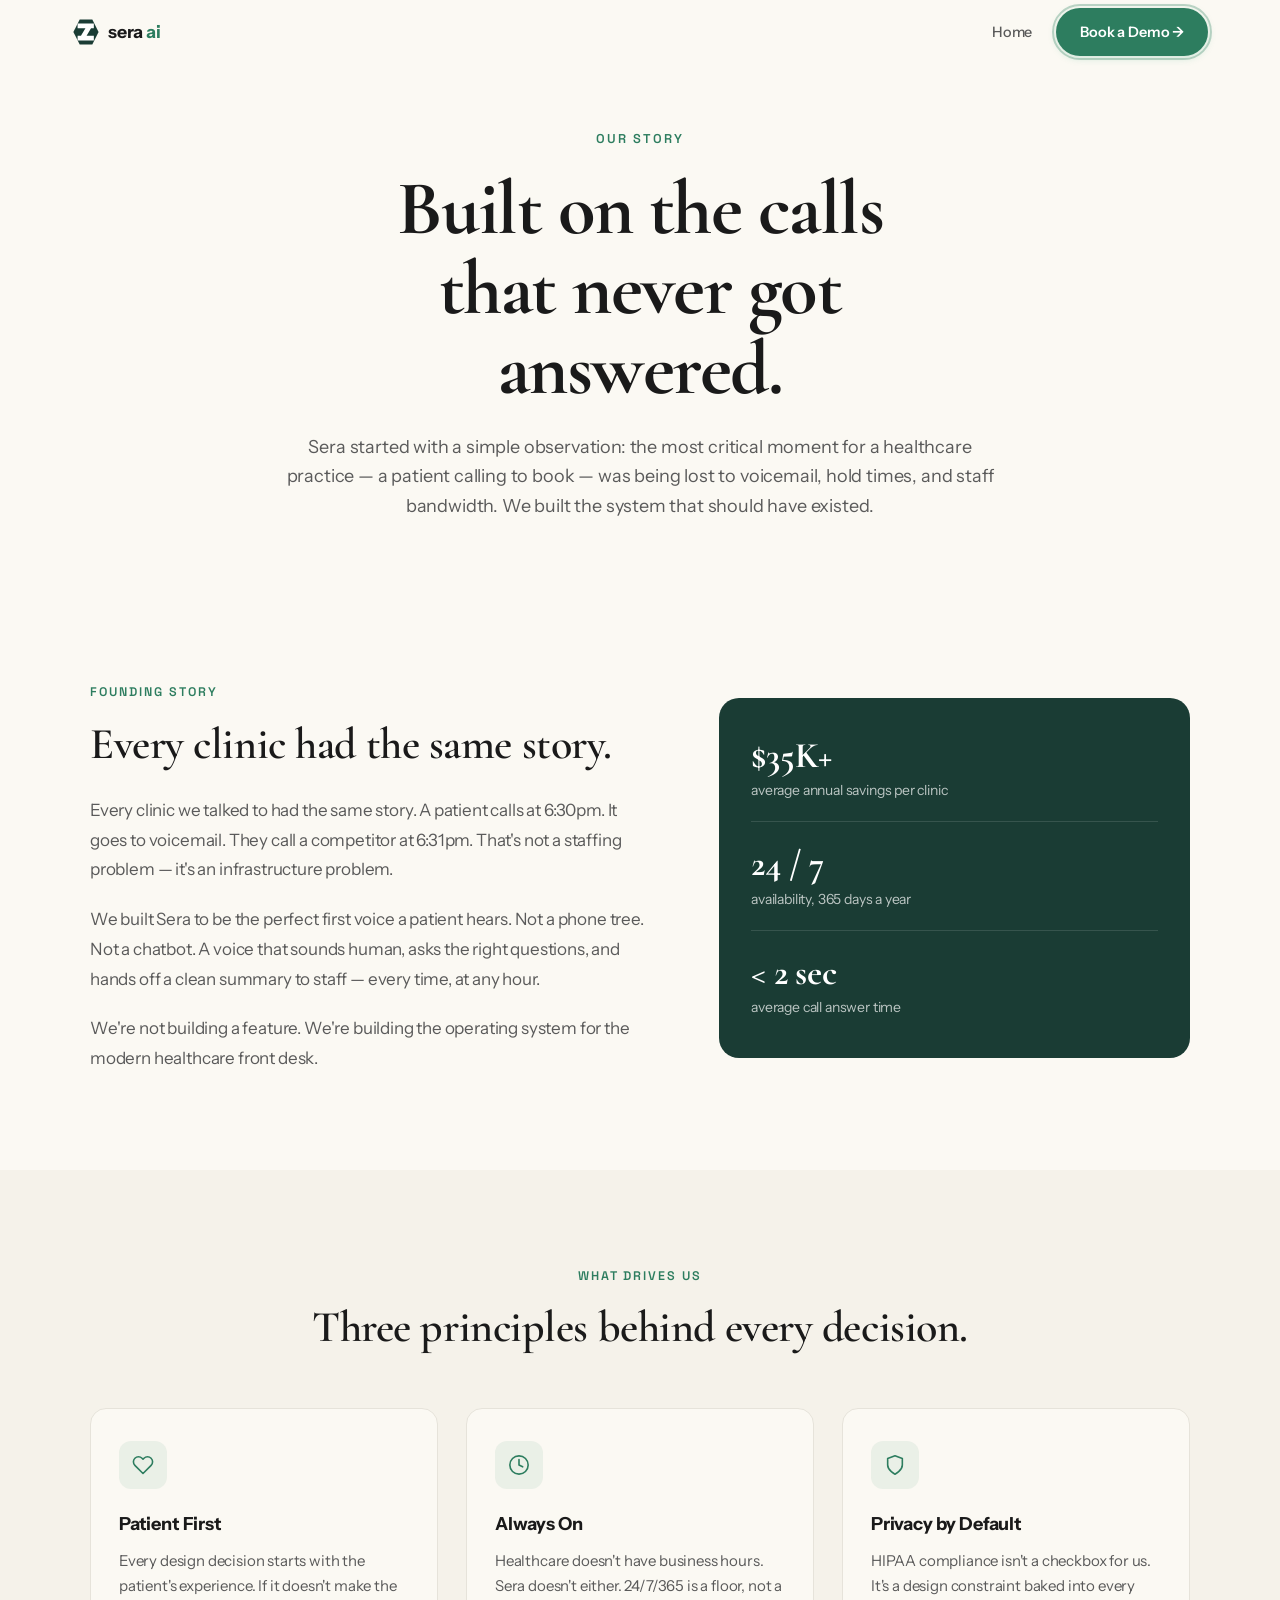
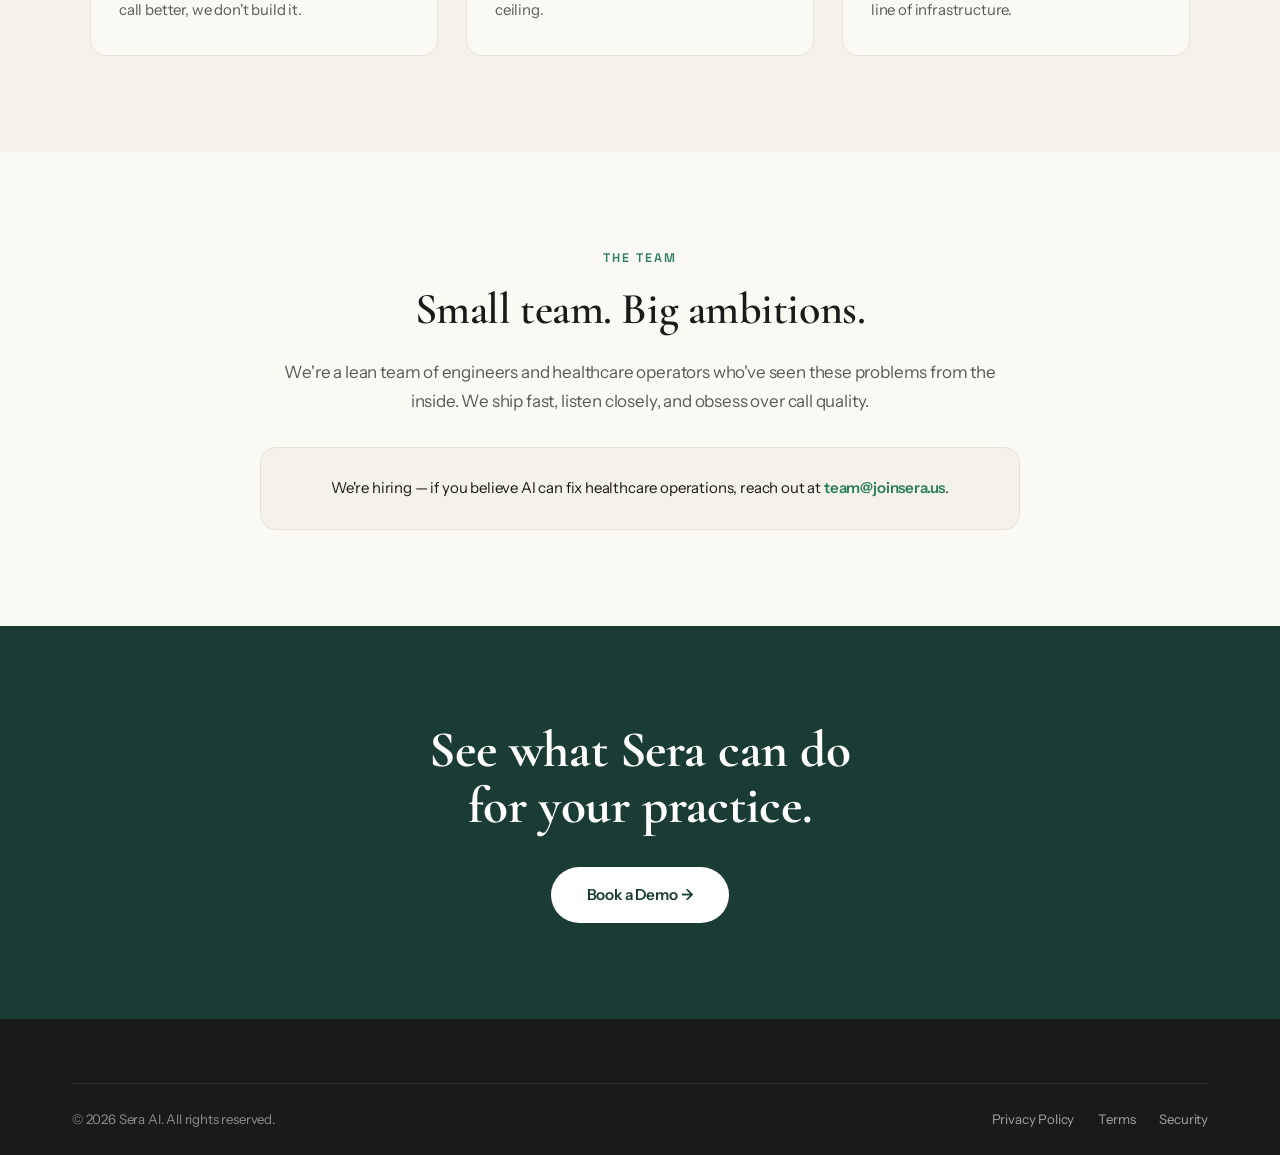
==== about.html @ e9567daa "feat: bug fixes, 4 new pages, pricing & product polish PART 2 — Existing-file fixes: - Fix 3 nested-" ====
<!DOCTYPE html>
<html lang="en">
<head>
<meta charset="UTF-8">
<meta name="viewport" content="width=device-width, initial-scale=1.0">
<title>About — Sera AI | Built for the calls that never got answered</title>
<meta name="description" content="Sera was built on the calls that never got answered. We're an operating system for the modern healthcare front desk — answering every call, booking every appointment, 24/7.">
<meta property="og:title" content="About — Sera AI">
<meta property="og:description" content="Built on the calls that never got answered. The operating system for the modern healthcare front desk.">
<meta property="og:type" content="website">
<meta property="og:url" content="https://joinsera.us/about">
<link rel="icon" href="/favicon.svg" type="image/svg+xml">
<link rel="canonical" href="https://joinsera.us/about">
<link rel="preconnect" href="https://fonts.googleapis.com">
<link rel="preconnect" href="https://fonts.gstatic.com" crossorigin>
<link href="https://fonts.googleapis.com/css2?family=Cormorant+Garamond:wght@400;500;600;700&family=Instrument+Sans:wght@400;500;600;700&family=Space+Grotesk:wght@400;500;600;700&display=swap" rel="stylesheet">
<link rel="stylesheet" href="css/styles.css">
<style>
/* ── About hero ── */
.about-hero{background:var(--ivory);padding:8rem 2rem 5rem;text-align:center}
.about-hero .eyebrow{font-family:var(--font-mono);font-size:0.8rem;font-weight:600;letter-spacing:0.16em;color:var(--healthcare-green);text-transform:uppercase;margin-bottom:1.25rem}
.about-hero h1{font-family:var(--font-display);font-weight:700;font-size:clamp(3rem,6vw,5.5rem);line-height:1.04;letter-spacing:-0.02em;color:var(--charcoal);max-width:14ch;margin:0 auto 1.5rem}
.about-hero p{font-family:var(--font-body);font-size:1.125rem;line-height:1.65;color:var(--graphite);max-width:60ch;margin:0 auto}

/* ── Founding story ── */
.about-story{background:var(--ivory);padding:5rem 2rem 6rem}
.about-story__inner{max-width:1100px;margin:0 auto;display:grid;grid-template-columns:1.2fr 1fr;gap:4rem;align-items:center}
.about-story__text .eyebrow{font-family:var(--font-mono);font-size:0.78rem;font-weight:600;letter-spacing:0.16em;color:var(--healthcare-green);text-transform:uppercase;margin-bottom:1rem}
.about-story__text h2{font-family:var(--font-display);font-weight:600;font-size:clamp(2rem,3.6vw,2.75rem);line-height:1.1;letter-spacing:-0.01em;color:var(--charcoal);margin-bottom:1.75rem}
.about-story__text p{font-family:var(--font-body);font-size:1.0625rem;line-height:1.75;color:var(--graphite);margin-bottom:1.25rem}
.about-story__text p:last-child{margin-bottom:0}
.about-story__metric{background:#1a3c34;color:#fff;border-radius:20px;padding:2.5rem 2rem;display:flex;flex-direction:column;gap:1.5rem}
.about-story__metric-row{padding-bottom:1.25rem;border-bottom:1px solid rgba(255,255,255,0.12)}
.about-story__metric-row:last-child{border-bottom:none;padding-bottom:0}
.about-story__metric-value{font-family:var(--font-display);font-weight:700;font-size:2.25rem;line-height:1;color:#fff;margin-bottom:0.4rem}
.about-story__metric-label{font-family:var(--font-body);font-size:0.875rem;line-height:1.5;color:rgba(255,255,255,0.7)}

/* ── Values ── */
.about-values{background:var(--paper);padding:6rem 2rem}
.about-values__head{max-width:760px;margin:0 auto 3.5rem;text-align:center}
.about-values__head .eyebrow{font-family:var(--font-mono);font-size:0.78rem;font-weight:600;letter-spacing:0.16em;color:var(--healthcare-green);text-transform:uppercase;margin-bottom:1rem}
.about-values__head h2{font-family:var(--font-display);font-weight:600;font-size:clamp(2rem,3.6vw,2.75rem);line-height:1.1;letter-spacing:-0.01em;color:var(--charcoal)}
.about-values__grid{max-width:1100px;margin:0 auto;display:grid;grid-template-columns:repeat(3,1fr);gap:1.75rem}
.about-value-card{background:var(--ivory);border:1px solid var(--rule);border-radius:16px;padding:2rem 1.75rem}
.about-value-card__icon{width:48px;height:48px;display:flex;align-items:center;justify-content:center;background:rgba(45,125,95,0.08);color:var(--healthcare-green);border-radius:12px;margin-bottom:1.25rem}
.about-value-card h3{font-family:var(--font-body);font-weight:700;font-size:1.125rem;color:var(--charcoal);margin-bottom:0.6rem}
.about-value-card p{font-family:var(--font-body);font-size:0.9375rem;line-height:1.65;color:var(--graphite)}

/* ── Team ── */
.about-team{background:var(--ivory);padding:6rem 2rem}
.about-team__inner{max-width:760px;margin:0 auto;text-align:center}
.about-team .eyebrow{font-family:var(--font-mono);font-size:0.78rem;font-weight:600;letter-spacing:0.16em;color:var(--healthcare-green);text-transform:uppercase;margin-bottom:1rem}
.about-team h2{font-family:var(--font-display);font-weight:600;font-size:clamp(2rem,3.6vw,2.75rem);line-height:1.1;letter-spacing:-0.01em;color:var(--charcoal);margin-bottom:1.5rem}
.about-team p{font-family:var(--font-body);font-size:1.0625rem;line-height:1.7;color:var(--graphite);margin-bottom:2rem}
.about-team__hire{background:var(--paper);border:1px solid var(--rule);border-radius:16px;padding:1.75rem 2rem;font-family:var(--font-body);font-size:0.9375rem;color:var(--charcoal);line-height:1.65}
.about-team__hire a{color:var(--healthcare-green);font-weight:600;text-decoration:none}
.about-team__hire a:hover{text-decoration:underline}

/* ── Closing CTA ── */
.about-cta{background:#1a3c34;color:#fff;padding:6rem 2rem;text-align:center}
.about-cta h2{font-family:var(--font-display);font-weight:700;font-size:clamp(2.25rem,4vw,3.25rem);line-height:1.1;color:#fff;max-width:18ch;margin:0 auto 2rem}
.about-cta__btn{display:inline-flex;align-items:center;gap:0.5rem;background:#fff;color:#1a3c34;padding:0.95rem 2.25rem;border-radius:100px;font-family:var(--font-body);font-weight:600;font-size:0.95rem;text-decoration:none;transition:transform var(--duration-fast) var(--ease-out-quart),background var(--duration-fast) var(--ease-out-quart)}
.about-cta__btn:hover{background:rgba(255,255,255,0.92);transform:translateY(-1px)}

@media (max-width:768px){
  .about-story__inner{grid-template-columns:1fr;gap:2.5rem}
  .about-values__grid{grid-template-columns:1fr;gap:1rem}
}

/* Footer (matches privacy.html) */
.footer{background:var(--charcoal);color:#fff;padding:4rem 0 0}
.footer__container{max-width:1200px;margin:0 auto;padding:0 2rem}
</style>
</head>
<body>
<nav class="nav" id="nav">
  <div class="nav__inner">
    <a href="index.html" class="nav__logo">
      <svg width="28" height="28" viewBox="0 0 100 100" fill="none"><path d="M27.5,5 L72.5,5 L95,50 L72.5,95 L27.5,95 L5,50 Z" fill="#1a3c34"/><path d="M20,20 L78,20 L78,37 L68,37 L52,63 L78,63 L78,80 L20,80 L20,63 L32,63 L48,37 L20,37 Z" fill="white"/></svg>
      <span style="font-weight:800;font-size:1.1rem;color:var(--text-primary)">sera <span style="color:var(--green)">ai</span></span>
    </a>
    <div class="nav__right">
      <a href="index.html" class="nav__login">Home</a>
      <a href="https://calendly.com/sera-ai/demo" target="_blank" rel="noopener" class="nav__cta">Book a Demo &rarr;</a>
    </div>
  </div>
</nav>

<section class="about-hero">
  <p class="eyebrow">OUR STORY</p>
  <h1>Built on the calls that never got answered.</h1>
  <p>Sera started with a simple observation: the most critical moment for a healthcare practice &mdash; a patient calling to book &mdash; was being lost to voicemail, hold times, and staff bandwidth. We built the system that should have existed.</p>
</section>

<section class="about-story">
  <div class="about-story__inner">
    <div class="about-story__text">
      <p class="eyebrow">FOUNDING STORY</p>
      <h2>Every clinic had the same story.</h2>
      <p>Every clinic we talked to had the same story. A patient calls at 6:30pm. It goes to voicemail. They call a competitor at 6:31pm. That's not a staffing problem &mdash; it's an infrastructure problem.</p>
      <p>We built Sera to be the perfect first voice a patient hears. Not a phone tree. Not a chatbot. A voice that sounds human, asks the right questions, and hands off a clean summary to staff &mdash; every time, at any hour.</p>
      <p>We're not building a feature. We're building the operating system for the modern healthcare front desk.</p>
    </div>
    <div class="about-story__metric">
      <div class="about-story__metric-row">
        <div class="about-story__metric-value">$35K+</div>
        <div class="about-story__metric-label">average annual savings per clinic</div>
      </div>
      <div class="about-story__metric-row">
        <div class="about-story__metric-value">24 / 7</div>
        <div class="about-story__metric-label">availability, 365 days a year</div>
      </div>
      <div class="about-story__metric-row">
        <div class="about-story__metric-value">&lt; 2 sec</div>
        <div class="about-story__metric-label">average call answer time</div>
      </div>
    </div>
  </div>
</section>

<section class="about-values">
  <div class="about-values__head">
    <p class="eyebrow">WHAT DRIVES US</p>
    <h2>Three principles behind every decision.</h2>
  </div>
  <div class="about-values__grid">
    <div class="about-value-card">
      <div class="about-value-card__icon">
        <svg width="22" height="22" viewBox="0 0 24 24" fill="none" stroke="currentColor" stroke-width="1.75" stroke-linecap="round" stroke-linejoin="round"><path d="M20.84 4.61a5.5 5.5 0 00-7.78 0L12 5.67l-1.06-1.06a5.5 5.5 0 00-7.78 7.78l1.06 1.06L12 21.23l7.78-7.78 1.06-1.06a5.5 5.5 0 000-7.78z"/></svg>
      </div>
      <h3>Patient First</h3>
      <p>Every design decision starts with the patient's experience. If it doesn't make the call better, we don't build it.</p>
    </div>
    <div class="about-value-card">
      <div class="about-value-card__icon">
        <svg width="22" height="22" viewBox="0 0 24 24" fill="none" stroke="currentColor" stroke-width="1.75" stroke-linecap="round" stroke-linejoin="round"><circle cx="12" cy="12" r="10"/><polyline points="12 6 12 12 16 14"/></svg>
      </div>
      <h3>Always On</h3>
      <p>Healthcare doesn't have business hours. Sera doesn't either. 24/7/365 is a floor, not a ceiling.</p>
    </div>
    <div class="about-value-card">
      <div class="about-value-card__icon">
        <svg width="22" height="22" viewBox="0 0 24 24" fill="none" stroke="currentColor" stroke-width="1.75" stroke-linecap="round" stroke-linejoin="round"><path d="M12 22s8-4 8-10V5l-8-3-8 3v7c0 6 8 10 8 10z"/></svg>
      </div>
      <h3>Privacy by Default</h3>
      <p>HIPAA compliance isn't a checkbox for us. It's a design constraint baked into every line of infrastructure.</p>
    </div>
  </div>
</section>

<section class="about-team">
  <div class="about-team__inner">
    <p class="eyebrow">THE TEAM</p>
    <h2>Small team. Big ambitions.</h2>
    <p>We're a lean team of engineers and healthcare operators who've seen these problems from the inside. We ship fast, listen closely, and obsess over call quality.</p>
    <div class="about-team__hire">
      We're hiring &mdash; if you believe AI can fix healthcare operations, reach out at <a href="mailto:team@joinsera.us">team@joinsera.us</a>.
    </div>
  </div>
</section>

<section class="about-cta">
  <h2>See what Sera can do for your practice.</h2>
  <a href="https://calendly.com/sera-ai/demo" target="_blank" rel="noopener" class="about-cta__btn">Book a Demo &rarr;</a>
</section>

<footer class="footer">
  <div class="footer__container">
    <div style="display:flex;justify-content:space-between;align-items:center;padding:24px 0;border-top:1px solid rgba(255,255,255,0.1);flex-wrap:wrap;gap:12px">
      <p style="color:rgba(255,255,255,0.5);font-size:0.83rem">&copy; 2026 Sera AI. All rights reserved.</p>
      <div style="display:flex;gap:24px;font-size:0.83rem">
        <a href="privacy.html" style="color:rgba(255,255,255,0.6)">Privacy Policy</a>
        <a href="terms.html" style="color:rgba(255,255,255,0.6)">Terms</a>
        <a href="security.html" style="color:rgba(255,255,255,0.6)">Security</a>
      </div>
    </div>
  </div>
</footer>
<script>
const nav=document.getElementById('nav');
window.addEventListener('scroll',()=>{nav.classList.toggle('scrolled',window.scrollY>20)});
</script>
</body>
</html>
---- css/styles.css ----
/* ============================================================
   SERA DESIGN SYSTEM — styles.css
   Shared across all pages
   ============================================================ */

/* --- CSS Variables --- */
:root {
  /* ── Brand palette (DESIGN.md target) ─────────────────────────── */
  --charcoal: #1a1a1a;
  --charcoal-soft: #2a2a2a;
  --healthcare-green: #2d7d5f;
  --healthcare-green-deep: #225f48;
  --healthcare-green-tint: #e9f1ec;
  --clinical-blue: #0066cc;
  --clinical-blue-tint: #e6f0fa;
  --terracotta: #c85a2a;

  /* ── Neutrals (warm-tinted; pure values forbidden) ───────────── */
  --ivory: #fbf9f3;
  --paper: #f5f2ea;
  --rule: #e6e3da;
  --rule-soft: #ece8de;
  --graphite: #5a5a5a;
  --slate: #7a7a7a;

  /* ── Legacy aliases (preserve cascade across existing rules) ── */
  --green: var(--healthcare-green);
  --green-hover: var(--healthcare-green-deep);
  --green-light: var(--healthcare-green-tint);
  --green-glow: rgba(45, 125, 95, 0.18);
  --green-dark: var(--healthcare-green-deep);
  --teal: var(--healthcare-green);
  --dark: var(--charcoal);
  --dark-mid: var(--charcoal-soft);
  --dark-gradient: linear-gradient(180deg, #1a1a1a 0%, #2a2a2a 100%);

  --text-primary: var(--charcoal);
  --text-secondary: var(--graphite);
  --text-muted: var(--slate);
  --bg-white: var(--ivory);
  --bg-off-white: var(--paper);
  --bg-green-tint: var(--healthcare-green-tint);

  --border: var(--rule);
  --border-light: var(--rule-soft);

  --shadow-sm: 0 1px 3px rgba(26,26,26,0.04), 0 1px 2px rgba(26,26,26,0.03);
  --shadow-md: 0 4px 12px rgba(26,26,26,0.05), 0 1px 3px rgba(26,26,26,0.03);
  --shadow-lg: 0 8px 24px rgba(26,26,26,0.06), 0 2px 6px rgba(26,26,26,0.03);
  --shadow-glow: 0 0 0 3px rgba(45,125,95,0.20);

  /* Motion (DESIGN.md §4 Elevation, §Motion law) */
  --ease-out-quart: cubic-bezier(0.165, 0.84, 0.44, 1);
  --duration-fast: 150ms;
  --duration-medium: 300ms;

  --radius-sm: 4px;
  --radius-md: 8px;
  --radius-lg: 12px;
  --radius-pill: 100px;

  --font-display: 'Cormorant Garamond', Georgia, 'Times New Roman', serif;
  --font-heading: var(--font-display);
  --font-body: 'Instrument Sans', system-ui, sans-serif;
  --font-mono: 'Space Grotesk', 'IBM Plex Mono', monospace;

  --positive: var(--healthcare-green);
  --negative: #a83838;
  --yellow: #c89028;
}

/* --- Reset --- */
*, *::before, *::after { box-sizing: border-box; margin: 0; padding: 0; }
html { scroll-behavior: smooth; -webkit-font-smoothing: antialiased; -moz-osx-font-smoothing: grayscale; }

body {
  font-family: var(--font-body);
  font-size: 1.0625rem;
  line-height: 1.7;
  color: var(--text-secondary);
  background: var(--bg-white);
  letter-spacing: -0.01em;
}

a { color: inherit; text-decoration: none; }
button { font-family: inherit; cursor: pointer; border: none; background: none; }
ul { list-style: none; }
img { max-width: 100%; display: block; }

/* --- Global focus ring (WCAG 2.4.7) --- */
:focus { outline: none; }
:focus-visible {
  outline: none;
  box-shadow: 0 0 0 3px rgba(45,125,95,0.25);
  border-radius: 4px;
}
a:focus-visible,
button:focus-visible,
.btn:focus-visible,
.nav__link:focus-visible,
.nav__cta:focus-visible {
  box-shadow: 0 0 0 3px rgba(45,125,95,0.30);
}

/* --- Reduced motion (WCAG 2.3.3) --- */
@media (prefers-reduced-motion: reduce) {
  *,
  *::before,
  *::after {
    animation-duration: 0.01ms !important;
    animation-iteration-count: 1 !important;
    transition-duration: 0.01ms !important;
    scroll-behavior: auto !important;
  }
  .reveal {
    opacity: 1;
    transform: none;
  }
}
h1, h2, h3, h4, h5, h6 { font-family: var(--font-heading); color: var(--text-primary); }
h3, h4, h5, h6 { font-family: var(--font-body); font-weight: 600; }

/* --- Utilities --- */
.container { max-width: 1200px; margin: 0 auto; padding: 0 2rem; }
.text-center { text-align: center; }
.mx-auto { margin-left: auto; margin-right: auto; }

/* Section labels */
.eyebrow {
  font-size: 0.8125rem;
  font-weight: 600;
  text-transform: uppercase;
  letter-spacing: 0.1em;
  color: var(--green);
  margin-bottom: 1rem;
}

/* Section headline */
.section-headline {
  font-family: var(--font-heading);
  font-size: clamp(2rem, 4vw, 2.8rem);
  line-height: 1.1;
  font-weight: 700;
  color: var(--text-primary);
  letter-spacing: -0.015em;
}

.section-sub {
  color: var(--text-secondary);
  font-size: 1.0625rem;
  line-height: 1.65;
  max-width: 640px;
  margin-top: 1.25rem;
}

/* Section spacing */
.section { padding: 6.5rem 0; }
.section--sm { padding: 4rem 0; }
.section--off-white { background: var(--bg-off-white); }
.section--green-tint { background: var(--bg-green-tint); }
.section--dark {
  background: var(--dark-gradient);
  color: #fff;
}
.section--dark .eyebrow { color: var(--teal); }
.section--dark .section-headline { color: #fff; }
.section--dark .section-sub { color: rgba(255,255,255,0.65); }

/* --- Buttons --- */
.btn {
  display: inline-flex;
  align-items: center;
  gap: 0.4rem;
  border-radius: var(--radius-pill);
  font-family: var(--font-body);
  font-weight: 600;
  font-size: 0.95rem;
  padding: 0.85rem 2rem;
  transition: background var(--duration-fast) var(--ease-out-quart), transform var(--duration-fast) var(--ease-out-quart), box-shadow var(--duration-fast) var(--ease-out-quart), border-color var(--duration-fast) var(--ease-out-quart), color var(--duration-fast) var(--ease-out-quart);
  white-space: nowrap;
  cursor: pointer;
}

.btn--primary {
  background: var(--green);
  color: #fff;
  box-shadow: 0 2px 8px rgba(13,155,106,0.25);
}
.btn--primary:hover {
  background: var(--green-hover);
  transform: scale(1.02);
  box-shadow: 0 4px 12px rgba(13,155,106,0.3);
}

.btn--outline {
  background: var(--bg-white);
  border: 1px solid var(--border);
  color: var(--text-primary);
}
.btn--outline:hover {
  border-color: rgba(0,0,0,0.12);
  background: var(--bg-off-white);
  transform: translateY(-1px);
}

.btn--white {
  background: #fff;
  color: var(--dark);
  font-weight: 700;
}
.btn--white:hover {
  background: var(--bg-green-tint);
  transform: scale(1.02);
}

.btn--ghost {
  background: transparent;
  border: 1px solid rgba(255,255,255,0.25);
  color: #fff;
}
.btn--ghost:hover {
  border-color: rgba(255,255,255,0.5);
  background: rgba(255,255,255,0.06);
}

.btn--green-outline {
  background: #fff;
  border: 1px solid var(--green);
  color: var(--green);
}
.btn--green-outline:hover {
  background: var(--green);
  color: #fff;
}

.btn--full { width: 100%; justify-content: center; }

.green-link { color: var(--green); font-weight: 600; font-size: 0.95rem; transition: color 0.2s; }
.green-link:hover { color: var(--green-hover); }

/* --- Card System --- */
.card {
  background: var(--bg-white);
  border: 1px solid var(--border);
  border-radius: var(--radius-md);
  box-shadow: var(--shadow-sm);
  transition: background var(--duration-medium) var(--ease-out-quart), transform var(--duration-medium) var(--ease-out-quart), box-shadow var(--duration-medium) var(--ease-out-quart), border-color var(--duration-medium) var(--ease-out-quart), color var(--duration-medium) var(--ease-out-quart);
}
.card:hover {
  transform: translateY(-2px);
  box-shadow: var(--shadow-md);
}

/* --- Badge --- */
.badge {
  font-size: 0.7rem;
  padding: 0.25rem 0.7rem;
  border-radius: var(--radius-pill);
  font-weight: 600;
}
.badge--green { background: var(--green-light); color: var(--green); }
.badge--teal { background: var(--green-light); color: var(--green); }
.badge--blue { background: var(--clinical-blue-tint); color: var(--clinical-blue); }
.badge--soon { background: rgba(200,144,40,0.12); color: var(--charcoal); }

/* ============================================================
   NAVIGATION
   ============================================================ */
.nav {
  position: fixed;
  top: 0;
  left: 0;
  right: 0;
  z-index: 1000;
  background: rgba(255, 255, 255, 0);
  transition: background var(--duration-medium) var(--ease-out-quart), transform var(--duration-medium) var(--ease-out-quart), box-shadow var(--duration-medium) var(--ease-out-quart), border-color var(--duration-medium) var(--ease-out-quart), color var(--duration-medium) var(--ease-out-quart);
}
.nav.scrolled {
  backdrop-filter: blur(12px);
  -webkit-backdrop-filter: blur(12px);
  background: rgba(255, 255, 255, 0.88);
  border-bottom: 1px solid var(--border);
  box-shadow: 0 1px 8px rgba(0,0,0,0.04);
}

.nav__inner {
  display: flex;
  align-items: center;
  justify-content: space-between;
  max-width: 1200px;
  margin: 0 auto;
  padding: 1rem 2rem;
  height: 64px;
}

.nav__logo {
  display: flex;
  align-items: center;
  gap: 0.5rem;
  text-decoration: none;
}
.nav__logo-icon {
  height: 34px;
  width: auto;
  display: block;
  flex-shrink: 0;
}
.nav__logo-text {
  font-family: var(--font-heading);
  font-size: 1.35rem;
  font-weight: 800;
  color: var(--text-primary);
  letter-spacing: -0.03em;
  line-height: 1;
}
.nav__logo-text .nav__logo-ai {
  color: var(--green);
}

.nav__links {
  display: flex;
  align-items: center;
  gap: 2rem;
}

.nav__link {
  font-size: 0.9rem;
  color: var(--text-secondary);
  font-weight: 500;
  transition: color 0.2s;
  position: relative;
  padding: 0.25rem 0;
}
.nav__link:hover { color: var(--text-primary); }
.nav__link.active { color: var(--green); font-weight: 600; }
.nav__link.active::after {
  content: '';
  position: absolute;
  bottom: -4px;
  left: 0;
  right: 0;
  height: 2px;
  background: var(--green);
  border-radius: 1px;
}

/* Nav dropdown */
.nav__dropdown {
  position: relative;
}
.nav__dropdown-menu {
  position: absolute;
  top: calc(100% + 12px);
  left: 50%;
  transform: translateX(-50%) translateY(4px);
  background: #fff;
  border: 1px solid var(--border);
  border-radius: var(--radius-md);
  box-shadow: var(--shadow-lg);
  padding: 0.5rem;
  min-width: 220px;
  opacity: 0;
  visibility: hidden;
  transition: background var(--duration-fast) var(--ease-out-quart), transform var(--duration-fast) var(--ease-out-quart), box-shadow var(--duration-fast) var(--ease-out-quart), border-color var(--duration-fast) var(--ease-out-quart), color var(--duration-fast) var(--ease-out-quart);
  z-index: 100;
}
.nav__dropdown-menu::before {
  content: '';
  position: absolute;
  top: -8px;
  left: 0;
  right: 0;
  height: 8px;
}
.nav__dropdown:hover .nav__dropdown-menu {
  opacity: 1;
  visibility: visible;
  transform: translateX(-50%) translateY(0);
}
.nav__dropdown-item {
  display: block;
  padding: 0.55rem 1rem;
  font-size: 0.85rem;
  color: var(--text-secondary);
  font-weight: 500;
  border-radius: var(--radius-sm);
  transition: background var(--duration-fast) var(--ease-out-quart), color var(--duration-fast) var(--ease-out-quart), border-color var(--duration-fast) var(--ease-out-quart);
}
.nav__dropdown-item:hover {
  background: var(--bg-green-tint);
  color: var(--green);
}

.nav__right {
  display: flex;
  align-items: center;
  gap: 1.5rem;
}

.nav__login {
  font-size: 0.9rem;
  color: var(--text-secondary);
  font-weight: 500;
  transition: color 0.2s;
}
.nav__login:hover { color: var(--text-primary); }

.nav__cta {
  background: var(--green);
  color: #fff;
  border-radius: var(--radius-pill);
  padding: 0.75rem 1.5rem;
  font-weight: 600;
  font-size: 0.9rem;
  transition: background var(--duration-fast) var(--ease-out-quart), transform var(--duration-fast) var(--ease-out-quart), box-shadow var(--duration-fast) var(--ease-out-quart);
  box-shadow: 0 2px 8px rgba(13,155,106,0.2);
  position: relative;
}
.nav__cta::after {
  content: '';
  position: absolute;
  inset: -4px;
  border-radius: var(--radius-pill);
  border: 2px solid rgba(45,125,95,0.3);
  animation: navCtaPulse 2.5s ease-out infinite;
  pointer-events: none;
}
@keyframes navCtaPulse {
  0%   { opacity: 0.6; transform: scale(1); }
  70%  { opacity: 0;   transform: scale(1.12); }
  100% { opacity: 0;   transform: scale(1.12); }
}
.nav__cta:hover {
  background: var(--green-hover);
  transform: scale(1.02);
  box-shadow: 0 4px 12px rgba(13,155,106,0.3);
}

/* Mobile floating CTA bar */
.mobile-cta-bar {
  display: none;
  position: fixed;
  bottom: 0; left: 0; right: 0;
  z-index: 999;
  background: var(--green);
  color: #fff;
  text-align: center;
  padding: 16px 20px;
  font-weight: 700;
  font-size: 1rem;
  border-top: 2px solid rgba(255,255,255,0.15);
  text-decoration: none;
}
@media (max-width: 768px) { .mobile-cta-bar { display: block; } }

/* Hamburger */
.nav__hamburger {
  display: none;
  flex-direction: column;
  gap: 5px;
  cursor: pointer;
  padding: 4px;
}
.nav__hamburger span {
  display: block;
  width: 22px;
  height: 2px;
  background: var(--text-primary);
  border-radius: 2px;
  transition: background var(--duration-medium) var(--ease-out-quart), transform var(--duration-medium) var(--ease-out-quart), box-shadow var(--duration-medium) var(--ease-out-quart), color var(--duration-medium) var(--ease-out-quart);
}

/* Mobile menu */
.nav__mobile-menu {
  display: none;
  position: fixed;
  top: 64px;
  left: 0;
  right: 0;
  background: rgba(255,255,255,0.98);
  backdrop-filter: blur(16px);
  -webkit-backdrop-filter: blur(16px);
  border-bottom: 1px solid var(--border);
  padding: 1.5rem 2rem 2rem;
  box-shadow: 0 4px 20px rgba(0,0,0,0.08);
  z-index: 999;
}
.nav__mobile-menu.open {
  display: flex;
  flex-direction: column;
  gap: 0.25rem;
}
.nav__mobile-menu a {
  font-size: 1rem;
  color: var(--text-secondary);
  font-weight: 500;
  padding: 0.75rem 0;
  border-bottom: 1px solid var(--border-light);
}
.nav__mobile-menu a.active { color: var(--green); font-weight: 600; }
.nav__mobile-menu .btn {
  margin-top: 0.5rem;
  text-align: center;
  justify-content: center;
}

/* ============================================================
   FOOTER (dark)
   ============================================================ */
.footer {
  background: var(--dark-gradient);
  color: rgba(255,255,255,0.7);
  padding: 5rem 2rem 2rem;
}

.footer__inner {
  display: grid;
  grid-template-columns: 1.5fr 1fr 1fr 1fr;
  gap: 3rem;
  max-width: 1100px;
  margin: 0 auto;
}

.footer__logo {
  font-family: var(--font-heading);
  font-size: 1.5rem;
  font-weight: 800;
  color: #fff;
  display: inline-block;
  margin-bottom: 1rem;
}

.footer__brand-desc {
  font-size: 0.88rem;
  color: rgba(255,255,255,0.5);
  line-height: 1.65;
  margin-bottom: 1.5rem;
  max-width: 280px;
}

.footer__hipaa {
  display: inline-flex;
  align-items: center;
  gap: 0.4rem;
  background: rgba(13,155,106,0.15);
  color: var(--teal);
  border-radius: var(--radius-pill);
  padding: 0.35rem 0.9rem;
  font-size: 0.72rem;
  font-weight: 600;
}

.footer__social {
  display: flex;
  gap: 1rem;
  margin-top: 1.5rem;
}
.footer__social a {
  width: 36px;
  height: 36px;
  border-radius: 50%;
  border: 1px solid rgba(255,255,255,0.15);
  display: flex;
  align-items: center;
  justify-content: center;
  transition: background var(--duration-fast) var(--ease-out-quart), opacity var(--duration-fast) var(--ease-out-quart), transform var(--duration-fast) var(--ease-out-quart);
  color: rgba(255,255,255,0.5);
}
.footer__social a:hover {
  border-color: var(--teal);
  color: var(--teal);
  background: rgba(13,155,106,0.1);
}
.footer__social svg { width: 16px; height: 16px; }

.footer__col-title {
  font-size: 0.72rem;
  font-weight: 600;
  color: rgba(255,255,255,0.4);
  text-transform: uppercase;
  letter-spacing: 0.1em;
  margin-bottom: 1.2rem;
}

.footer__col-links {
  display: flex;
  flex-direction: column;
  gap: 0.65rem;
}
.footer__col-links a {
  font-size: 0.88rem;
  color: rgba(255,255,255,0.6);
  transition: color 0.2s;
}
.footer__col-links a:hover {
  color: #fff;
}

.footer__bottom {
  border-top: 1px solid rgba(255,255,255,0.08);
  padding-top: 2rem;
  margin-top: 3rem;
  display: flex;
  justify-content: space-between;
  align-items: center;
  max-width: 1100px;
  margin-left: auto;
  margin-right: auto;
}
.footer__bottom p {
  font-size: 0.78rem;
  color: rgba(255,255,255,0.35);
}

/* ============================================================
   SCROLL REVEAL ANIMATION SYSTEM
   ============================================================ */
.reveal {
  opacity: 0;
  transform: translateY(20px);
  transition: opacity 0.6s ease, transform 0.6s ease;
}
.reveal.visible {
  opacity: 1;
  transform: translateY(0);
}
/* Stagger children in grids */
.reveal-group .reveal:nth-child(1) { transition-delay: 0ms; }
.reveal-group .reveal:nth-child(2) { transition-delay: 80ms; }
.reveal-group .reveal:nth-child(3) { transition-delay: 160ms; }
.reveal-group .reveal:nth-child(4) { transition-delay: 240ms; }
.reveal-group .reveal:nth-child(5) { transition-delay: 320ms; }
.reveal-group .reveal:nth-child(6) { transition-delay: 400ms; }

/* FAQ accordion */
.faq-item { border-bottom: 1px solid var(--border); }
.faq-item__question {
  display: flex;
  justify-content: space-between;
  align-items: center;
  cursor: pointer;
  gap: 1rem;
  width: 100%;
  text-align: left;
  padding: 1.5rem 0;
}
.faq-item__question-text {
  font-family: var(--font-heading);
  font-weight: 600;
  color: var(--text-primary);
  font-size: 1rem;
}
.faq-item__chevron {
  transition: transform 0.3s ease;
  flex-shrink: 0;
  color: var(--text-muted);
}
.faq-item.open .faq-item__chevron { transform: rotate(180deg); }
.faq-item__answer {
  max-height: 0;
  overflow: hidden;
  transition: max-height 0.4s ease;
}
.faq-item.open .faq-item__answer { max-height: 500px; }
.faq-item__answer-text {
  padding: 0 0 1.5rem;
  color: var(--text-secondary);
  font-size: 0.95rem;
  line-height: 1.7;
}

/* ============================================================
   RESPONSIVE
   ============================================================ */
@media (max-width: 768px) {
  .nav__links, .nav__right .nav__login { display: none; }
  .nav__hamburger { display: flex; }
  .nav__dropdown-menu { display: none !important; }

  .footer__inner { grid-template-columns: 1fr 1fr; gap: 2rem; }
  .footer__bottom { flex-direction: column; gap: 0.5rem; text-align: center; }

  .section { padding: 4.5rem 0; }
  .section-headline { font-size: clamp(1.75rem, 5vw, 2.2rem); }

  .container { padding: 0 1.5rem; }
}

@media (max-width: 480px) {
  .footer__inner { grid-template-columns: 1fr; }
  .container { padding: 0 1.25rem; }
}
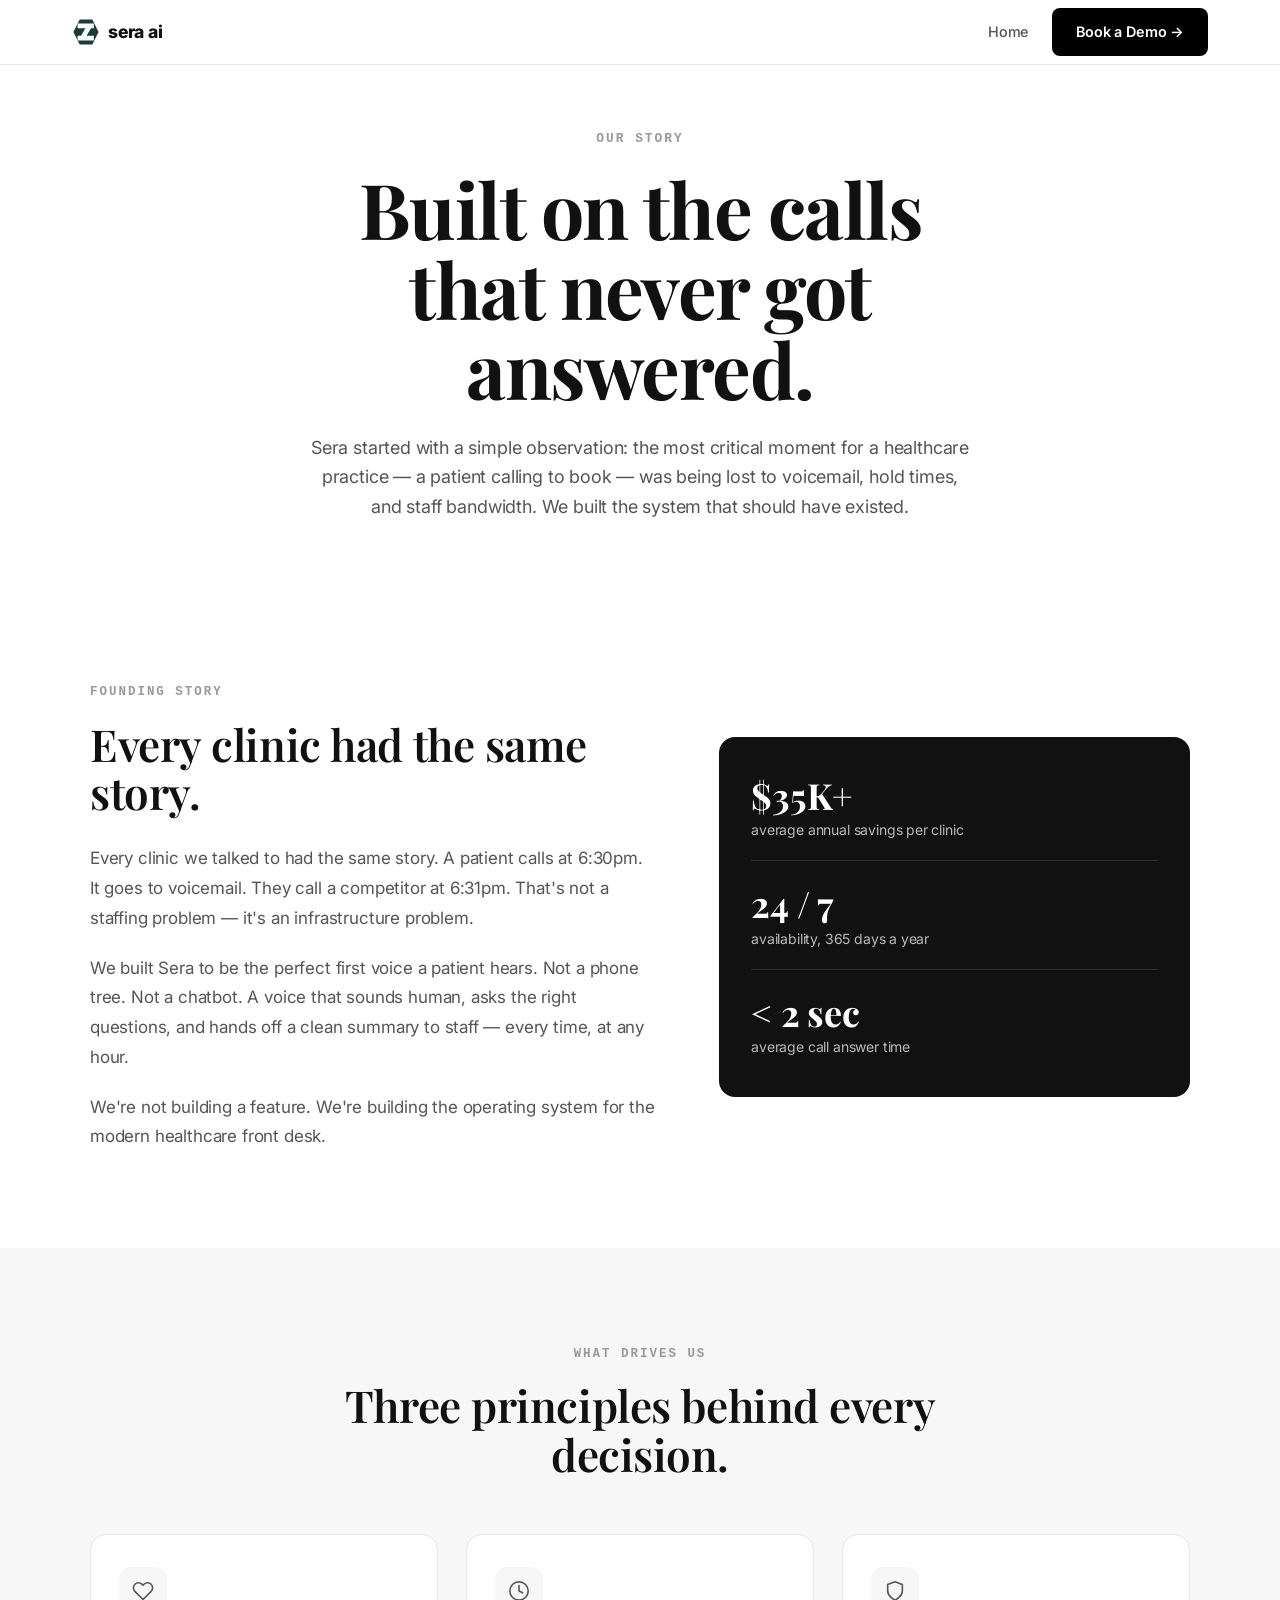
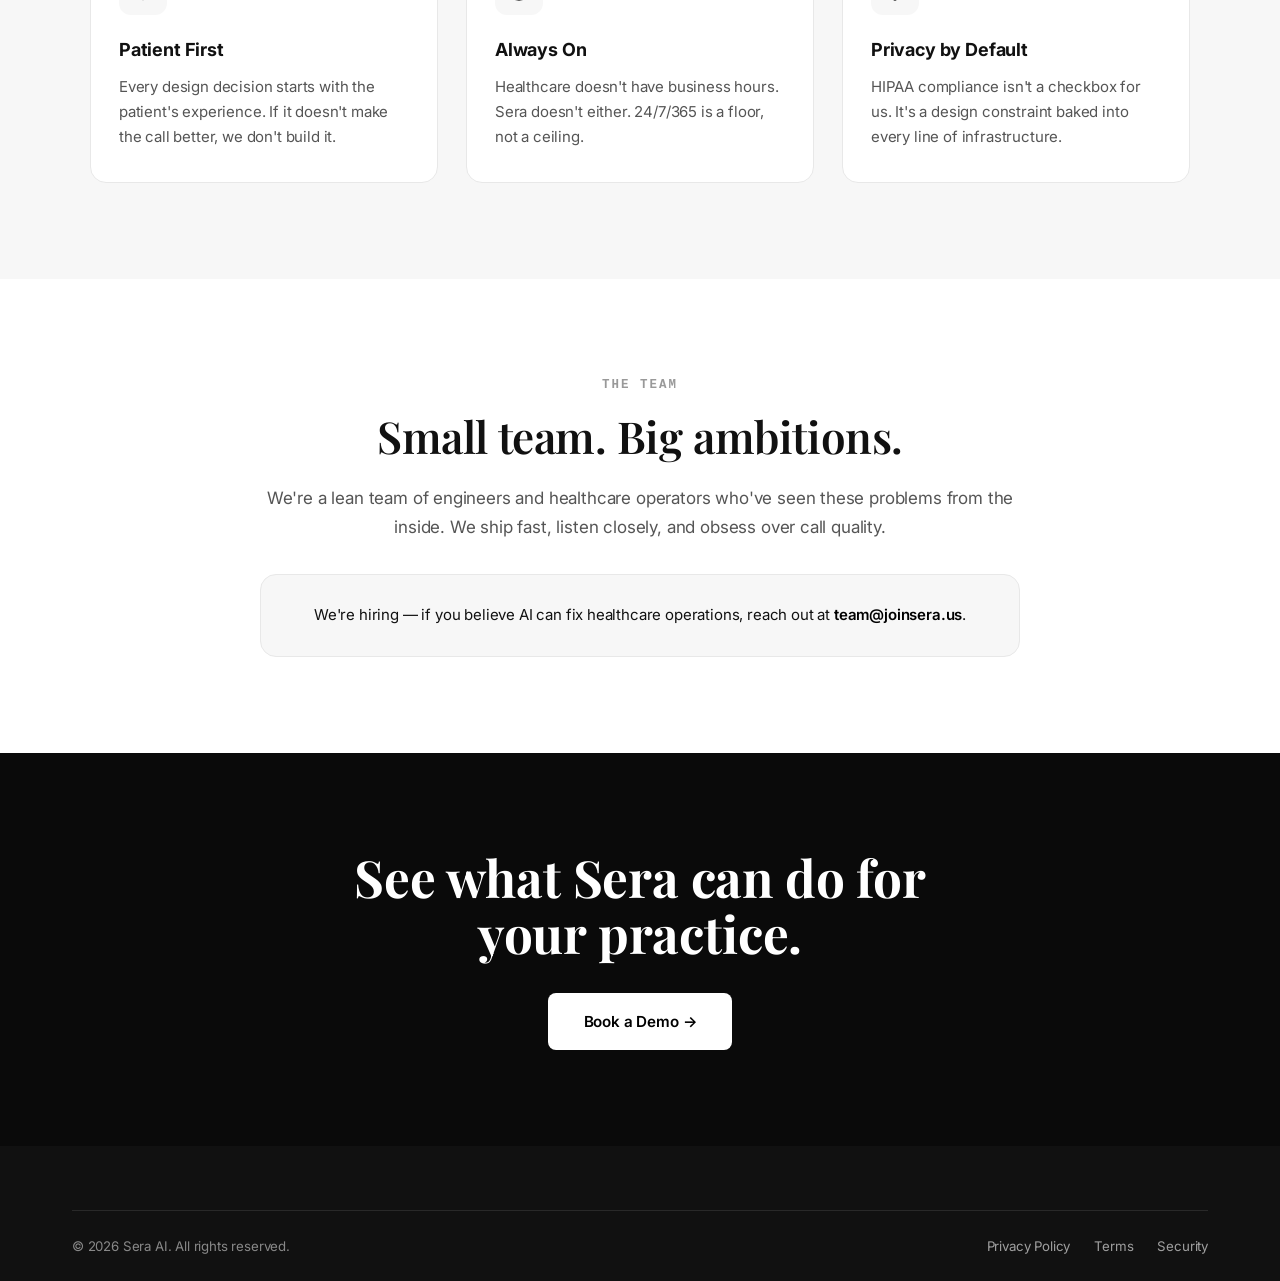
==== commit 4afdee5a: "feat(design): joinsera.us — Origin design system Redesign visual layer across all 11 files to match " ====
--- a/about.html
+++ b/about.html
@@ -10,26 +10,28 @@
 <meta property="og:type" content="website">
 <meta property="og:url" content="https://joinsera.us/about">
 <link rel="icon" href="/favicon.svg" type="image/svg+xml">
+<link rel="icon" href="/favicon.png" type="image/png">
+<link rel="apple-touch-icon" href="/favicon.svg">
 <link rel="canonical" href="https://joinsera.us/about">
 <link rel="preconnect" href="https://fonts.googleapis.com">
 <link rel="preconnect" href="https://fonts.gstatic.com" crossorigin>
-<link href="https://fonts.googleapis.com/css2?family=Cormorant+Garamond:wght@400;500;600;700&family=Instrument+Sans:wght@400;500;600;700&family=Space+Grotesk:wght@400;500;600;700&display=swap" rel="stylesheet">
+<link href="https://fonts.googleapis.com/css2?family=Playfair+Display:ital,wght@0,400;1,400;1,600&family=Inter:wght@300;400;500;600&display=swap" rel="stylesheet">
 <link rel="stylesheet" href="css/styles.css">
 <style>
 /* ── About hero ── */
 .about-hero{background:var(--ivory);padding:8rem 2rem 5rem;text-align:center}
-.about-hero .eyebrow{font-family:var(--font-mono);font-size:0.8rem;font-weight:600;letter-spacing:0.16em;color:var(--healthcare-green);text-transform:uppercase;margin-bottom:1.25rem}
+.about-hero .eyebrow{font-family:var(--font-mono);font-size:0.8rem;font-weight:600;letter-spacing:0.16em;color:var(--text-3,#999);text-transform:uppercase;margin-bottom:1.25rem}
 .about-hero h1{font-family:var(--font-display);font-weight:700;font-size:clamp(3rem,6vw,5.5rem);line-height:1.04;letter-spacing:-0.02em;color:var(--charcoal);max-width:14ch;margin:0 auto 1.5rem}
 .about-hero p{font-family:var(--font-body);font-size:1.125rem;line-height:1.65;color:var(--graphite);max-width:60ch;margin:0 auto}
 
 /* ── Founding story ── */
 .about-story{background:var(--ivory);padding:5rem 2rem 6rem}
 .about-story__inner{max-width:1100px;margin:0 auto;display:grid;grid-template-columns:1.2fr 1fr;gap:4rem;align-items:center}
-.about-story__text .eyebrow{font-family:var(--font-mono);font-size:0.78rem;font-weight:600;letter-spacing:0.16em;color:var(--healthcare-green);text-transform:uppercase;margin-bottom:1rem}
+.about-story__text .eyebrow{font-family:var(--font-mono);font-size:0.78rem;font-weight:600;letter-spacing:0.16em;color:var(--text-3,#999);text-transform:uppercase;margin-bottom:1rem}
 .about-story__text h2{font-family:var(--font-display);font-weight:600;font-size:clamp(2rem,3.6vw,2.75rem);line-height:1.1;letter-spacing:-0.01em;color:var(--charcoal);margin-bottom:1.75rem}
 .about-story__text p{font-family:var(--font-body);font-size:1.0625rem;line-height:1.75;color:var(--graphite);margin-bottom:1.25rem}
 .about-story__text p:last-child{margin-bottom:0}
-.about-story__metric{background:#1a3c34;color:#fff;border-radius:20px;padding:2.5rem 2rem;display:flex;flex-direction:column;gap:1.5rem}
+.about-story__metric{background:#111;color:#fff;border-radius:16px;padding:2.5rem 2rem;display:flex;flex-direction:column;gap:1.5rem}
 .about-story__metric-row{padding-bottom:1.25rem;border-bottom:1px solid rgba(255,255,255,0.12)}
 .about-story__metric-row:last-child{border-bottom:none;padding-bottom:0}
 .about-story__metric-value{font-family:var(--font-display);font-weight:700;font-size:2.25rem;line-height:1;color:#fff;margin-bottom:0.4rem}
@@ -38,28 +40,28 @@
 /* ── Values ── */
 .about-values{background:var(--paper);padding:6rem 2rem}
 .about-values__head{max-width:760px;margin:0 auto 3.5rem;text-align:center}
-.about-values__head .eyebrow{font-family:var(--font-mono);font-size:0.78rem;font-weight:600;letter-spacing:0.16em;color:var(--healthcare-green);text-transform:uppercase;margin-bottom:1rem}
+.about-values__head .eyebrow{font-family:var(--font-mono);font-size:0.78rem;font-weight:600;letter-spacing:0.16em;color:var(--text-3,#999);text-transform:uppercase;margin-bottom:1rem}
 .about-values__head h2{font-family:var(--font-display);font-weight:600;font-size:clamp(2rem,3.6vw,2.75rem);line-height:1.1;letter-spacing:-0.01em;color:var(--charcoal)}
 .about-values__grid{max-width:1100px;margin:0 auto;display:grid;grid-template-columns:repeat(3,1fr);gap:1.75rem}
 .about-value-card{background:var(--ivory);border:1px solid var(--rule);border-radius:16px;padding:2rem 1.75rem}
-.about-value-card__icon{width:48px;height:48px;display:flex;align-items:center;justify-content:center;background:rgba(45,125,95,0.08);color:var(--healthcare-green);border-radius:12px;margin-bottom:1.25rem}
+.about-value-card__icon{width:48px;height:48px;display:flex;align-items:center;justify-content:center;background:#F7F7F7;color:#555;border-radius:12px;margin-bottom:1.25rem}
 .about-value-card h3{font-family:var(--font-body);font-weight:700;font-size:1.125rem;color:var(--charcoal);margin-bottom:0.6rem}
 .about-value-card p{font-family:var(--font-body);font-size:0.9375rem;line-height:1.65;color:var(--graphite)}
 
 /* ── Team ── */
 .about-team{background:var(--ivory);padding:6rem 2rem}
 .about-team__inner{max-width:760px;margin:0 auto;text-align:center}
-.about-team .eyebrow{font-family:var(--font-mono);font-size:0.78rem;font-weight:600;letter-spacing:0.16em;color:var(--healthcare-green);text-transform:uppercase;margin-bottom:1rem}
+.about-team .eyebrow{font-family:var(--font-mono);font-size:0.78rem;font-weight:600;letter-spacing:0.16em;color:var(--text-3,#999);text-transform:uppercase;margin-bottom:1rem}
 .about-team h2{font-family:var(--font-display);font-weight:600;font-size:clamp(2rem,3.6vw,2.75rem);line-height:1.1;letter-spacing:-0.01em;color:var(--charcoal);margin-bottom:1.5rem}
 .about-team p{font-family:var(--font-body);font-size:1.0625rem;line-height:1.7;color:var(--graphite);margin-bottom:2rem}
 .about-team__hire{background:var(--paper);border:1px solid var(--rule);border-radius:16px;padding:1.75rem 2rem;font-family:var(--font-body);font-size:0.9375rem;color:var(--charcoal);line-height:1.65}
-.about-team__hire a{color:var(--healthcare-green);font-weight:600;text-decoration:none}
+.about-team__hire a{color:#000;font-weight:600;text-decoration:none}
 .about-team__hire a:hover{text-decoration:underline}
 
 /* ── Closing CTA ── */
-.about-cta{background:#1a3c34;color:#fff;padding:6rem 2rem;text-align:center}
+.about-cta{background:#0a0a0a;color:#fff;padding:6rem 2rem;text-align:center}
 .about-cta h2{font-family:var(--font-display);font-weight:700;font-size:clamp(2.25rem,4vw,3.25rem);line-height:1.1;color:#fff;max-width:18ch;margin:0 auto 2rem}
-.about-cta__btn{display:inline-flex;align-items:center;gap:0.5rem;background:#fff;color:#1a3c34;padding:0.95rem 2.25rem;border-radius:100px;font-family:var(--font-body);font-weight:600;font-size:0.95rem;text-decoration:none;transition:transform var(--duration-fast) var(--ease-out-quart),background var(--duration-fast) var(--ease-out-quart)}
+.about-cta__btn{display:inline-flex;align-items:center;gap:0.5rem;background:#fff;color:#000;padding:0.95rem 2.25rem;border-radius:8px;font-family:var(--font-body);font-weight:600;font-size:0.95rem;text-decoration:none;transition:transform var(--duration-fast) var(--ease-out-quart),background var(--duration-fast) var(--ease-out-quart)}
 .about-cta__btn:hover{background:rgba(255,255,255,0.92);transform:translateY(-1px)}
 
 @media (max-width:768px){
@@ -71,13 +73,16 @@
 .footer{background:var(--charcoal);color:#fff;padding:4rem 0 0}
 .footer__container{max-width:1200px;margin:0 auto;padding:0 2rem}
 </style>
+<meta property="og:image" content="https://joinsera.us/assets/images/og-image.png">
+<meta name="twitter:card" content="summary_large_image">
+<meta name="twitter:image" content="https://joinsera.us/assets/images/og-image.png">
 </head>
 <body>
 <nav class="nav" id="nav">
   <div class="nav__inner">
     <a href="index.html" class="nav__logo">
       <svg width="28" height="28" viewBox="0 0 100 100" fill="none"><path d="M27.5,5 L72.5,5 L95,50 L72.5,95 L27.5,95 L5,50 Z" fill="#1a3c34"/><path d="M20,20 L78,20 L78,37 L68,37 L52,63 L78,63 L78,80 L20,80 L20,63 L32,63 L48,37 L20,37 Z" fill="white"/></svg>
-      <span style="font-weight:800;font-size:1.1rem;color:var(--text-primary)">sera <span style="color:var(--green)">ai</span></span>
+      <span style="font-weight:800;font-size:1.1rem;color:#111">sera <span style="color:#111">ai</span></span>
     </a>
     <div class="nav__right">
       <a href="index.html" class="nav__login">Home</a>
--- a/css/styles.css
+++ b/css/styles.css
@@ -5,51 +5,54 @@
 
 /* --- CSS Variables --- */
 :root {
-  /* ── Brand palette (DESIGN.md target) ─────────────────────────── */
-  --charcoal: #1a1a1a;
-  --charcoal-soft: #2a2a2a;
-  --healthcare-green: #2d7d5f;
-  --healthcare-green-deep: #225f48;
-  --healthcare-green-tint: #e9f1ec;
+  /* ── Origin design system ──────────────────────────────────────── */
+  --bg: #FFFFFF;
+  --surface: #F7F7F7;
+  --border: #E8E8E8;
+  --text: #111111;
+  --text-2: #555555;
+  --text-3: #999999;
+  --black: #000000;
+  --green: #22C55E;
+  --green-bg: #F0FDF4;
+  --red: #EF4444;
+
+  /* ── Legacy semantic aliases (preserve cascade) ─────────────────── */
+  --charcoal: #111111;
+  --charcoal-soft: #222222;
+  --healthcare-green: #22C55E;
+  --healthcare-green-deep: #16A34A;
+  --healthcare-green-tint: #F0FDF4;
   --clinical-blue: #0066cc;
   --clinical-blue-tint: #e6f0fa;
-  --terracotta: #c85a2a;
-
-  /* ── Neutrals (warm-tinted; pure values forbidden) ───────────── */
-  --ivory: #fbf9f3;
-  --paper: #f5f2ea;
-  --rule: #e6e3da;
-  --rule-soft: #ece8de;
-  --graphite: #5a5a5a;
-  --slate: #7a7a7a;
-
-  /* ── Legacy aliases (preserve cascade across existing rules) ── */
-  --green: var(--healthcare-green);
-  --green-hover: var(--healthcare-green-deep);
-  --green-light: var(--healthcare-green-tint);
-  --green-glow: rgba(45, 125, 95, 0.18);
-  --green-dark: var(--healthcare-green-deep);
-  --teal: var(--healthcare-green);
-  --dark: var(--charcoal);
-  --dark-mid: var(--charcoal-soft);
-  --dark-gradient: linear-gradient(180deg, #1a1a1a 0%, #2a2a2a 100%);
-
-  --text-primary: var(--charcoal);
-  --text-secondary: var(--graphite);
-  --text-muted: var(--slate);
-  --bg-white: var(--ivory);
-  --bg-off-white: var(--paper);
-  --bg-green-tint: var(--healthcare-green-tint);
-
-  --border: var(--rule);
-  --border-light: var(--rule-soft);
-
-  --shadow-sm: 0 1px 3px rgba(26,26,26,0.04), 0 1px 2px rgba(26,26,26,0.03);
-  --shadow-md: 0 4px 12px rgba(26,26,26,0.05), 0 1px 3px rgba(26,26,26,0.03);
-  --shadow-lg: 0 8px 24px rgba(26,26,26,0.06), 0 2px 6px rgba(26,26,26,0.03);
-  --shadow-glow: 0 0 0 3px rgba(45,125,95,0.20);
-
-  /* Motion (DESIGN.md §4 Elevation, §Motion law) */
+  --ivory: #FFFFFF;
+  --paper: #F7F7F7;
+  --rule: #E8E8E8;
+  --rule-soft: #F0F0F0;
+  --graphite: #555555;
+  --slate: #999999;
+  --green-hover: #16A34A;
+  --green-light: #F0FDF4;
+  --green-glow: rgba(34,197,94,0.12);
+  --green-dark: #16A34A;
+  --teal: #22C55E;
+  --dark: #111111;
+  --dark-mid: #222222;
+  --dark-gradient: linear-gradient(180deg, #0a0a0a 0%, #111111 100%);
+  --text-primary: #111111;
+  --text-secondary: #555555;
+  --text-muted: #999999;
+  --bg-white: #FFFFFF;
+  --bg-off-white: #F7F7F7;
+  --bg-green-tint: #F0FDF4;
+  --border-light: #F0F0F0;
+
+  --shadow-sm: 0 1px 3px rgba(0,0,0,0.06);
+  --shadow-md: 0 4px 12px rgba(0,0,0,0.08);
+  --shadow-lg: 0 8px 24px rgba(0,0,0,0.08), 0 2px 6px rgba(0,0,0,0.04);
+  --shadow-glow: 0 0 0 3px rgba(0,0,0,0.08);
+
+  /* Motion */
   --ease-out-quart: cubic-bezier(0.165, 0.84, 0.44, 1);
   --duration-fast: 150ms;
   --duration-medium: 300ms;
@@ -59,14 +62,14 @@
   --radius-lg: 12px;
   --radius-pill: 100px;
 
-  --font-display: 'Cormorant Garamond', Georgia, 'Times New Roman', serif;
-  --font-heading: var(--font-display);
-  --font-body: 'Instrument Sans', system-ui, sans-serif;
-  --font-mono: 'Space Grotesk', 'IBM Plex Mono', monospace;
-
-  --positive: var(--healthcare-green);
-  --negative: #a83838;
-  --yellow: #c89028;
+  --font-display: 'Playfair Display', Georgia, 'Times New Roman', serif;
+  --font-heading: 'Playfair Display', Georgia, serif;
+  --font-body: 'Inter', system-ui, sans-serif;
+  --font-mono: 'IBM Plex Mono', monospace;
+
+  --positive: #22C55E;
+  --negative: #EF4444;
+  --yellow: #EAB308;
 }
 
 /* --- Reset --- */
@@ -77,9 +80,10 @@
   font-family: var(--font-body);
   font-size: 1.0625rem;
   line-height: 1.7;
-  color: var(--text-secondary);
-  background: var(--bg-white);
+  color: var(--text);
+  background: var(--bg);
   letter-spacing: -0.01em;
+  -webkit-font-smoothing: antialiased;
 }
 
 a { color: inherit; text-decoration: none; }
@@ -91,7 +95,7 @@
 :focus { outline: none; }
 :focus-visible {
   outline: none;
-  box-shadow: 0 0 0 3px rgba(45,125,95,0.25);
+  box-shadow: 0 0 0 3px rgba(0,0,0,0.15);
   border-radius: 4px;
 }
 a:focus-visible,
@@ -99,7 +103,7 @@
 .btn:focus-visible,
 .nav__link:focus-visible,
 .nav__cta:focus-visible {
-  box-shadow: 0 0 0 3px rgba(45,125,95,0.30);
+  box-shadow: 0 0 0 3px rgba(0,0,0,0.20);
 }
 
 /* --- Reduced motion (WCAG 2.3.3) --- */
@@ -131,7 +135,7 @@
   font-weight: 600;
   text-transform: uppercase;
   letter-spacing: 0.1em;
-  color: var(--green);
+  color: var(--text-3);
   margin-bottom: 1rem;
 }
 
@@ -156,8 +160,8 @@
 /* Section spacing */
 .section { padding: 6.5rem 0; }
 .section--sm { padding: 4rem 0; }
-.section--off-white { background: var(--bg-off-white); }
-.section--green-tint { background: var(--bg-green-tint); }
+.section--off-white { background: #F7F7F7; }
+.section--green-tint { background: #F7F7F7; }
 .section--dark {
   background: var(--dark-gradient);
   color: #fff;
@@ -182,34 +186,34 @@
 }
 
 .btn--primary {
-  background: var(--green);
+  background: #000;
   color: #fff;
-  box-shadow: 0 2px 8px rgba(13,155,106,0.25);
+  box-shadow: none;
 }
 .btn--primary:hover {
-  background: var(--green-hover);
+  background: #333;
   transform: scale(1.02);
-  box-shadow: 0 4px 12px rgba(13,155,106,0.3);
+  box-shadow: none;
 }
 
 .btn--outline {
-  background: var(--bg-white);
+  background: #fff;
   border: 1px solid var(--border);
-  color: var(--text-primary);
+  color: var(--text);
 }
 .btn--outline:hover {
-  border-color: rgba(0,0,0,0.12);
-  background: var(--bg-off-white);
+  border-color: #999;
+  background: #fff;
   transform: translateY(-1px);
 }
 
 .btn--white {
   background: #fff;
-  color: var(--dark);
+  color: #000;
   font-weight: 700;
 }
 .btn--white:hover {
-  background: var(--bg-green-tint);
+  background: #F7F7F7;
   transform: scale(1.02);
 }
 
@@ -225,30 +229,30 @@
 
 .btn--green-outline {
   background: #fff;
-  border: 1px solid var(--green);
-  color: var(--green);
+  border: 1px solid var(--border);
+  color: var(--text);
 }
 .btn--green-outline:hover {
-  background: var(--green);
-  color: #fff;
+  border-color: #999;
+  background: #fff;
 }
 
 .btn--full { width: 100%; justify-content: center; }
 
-.green-link { color: var(--green); font-weight: 600; font-size: 0.95rem; transition: color 0.2s; }
-.green-link:hover { color: var(--green-hover); }
+.green-link { color: var(--text); font-weight: 600; font-size: 0.95rem; transition: color 0.2s; }
+.green-link:hover { color: #000; }
 
 /* --- Card System --- */
 .card {
-  background: var(--bg-white);
+  background: #fff;
   border: 1px solid var(--border);
-  border-radius: var(--radius-md);
-  box-shadow: var(--shadow-sm);
-  transition: background var(--duration-medium) var(--ease-out-quart), transform var(--duration-medium) var(--ease-out-quart), box-shadow var(--duration-medium) var(--ease-out-quart), border-color var(--duration-medium) var(--ease-out-quart), color var(--duration-medium) var(--ease-out-quart);
+  border-radius: var(--radius-lg);
+  box-shadow: none;
+  transition: border-color var(--duration-medium) var(--ease-out-quart), transform var(--duration-medium) var(--ease-out-quart);
 }
 .card:hover {
+  border-color: #aaa;
   transform: translateY(-2px);
-  box-shadow: var(--shadow-md);
 }
 
 /* --- Badge --- */
@@ -258,8 +262,8 @@
   border-radius: var(--radius-pill);
   font-weight: 600;
 }
-.badge--green { background: var(--green-light); color: var(--green); }
-.badge--teal { background: var(--green-light); color: var(--green); }
+.badge--green { background: var(--green-bg); color: #16A34A; }
+.badge--teal { background: var(--surface); color: var(--text-2); }
 .badge--blue { background: var(--clinical-blue-tint); color: var(--clinical-blue); }
 .badge--soon { background: rgba(200,144,40,0.12); color: var(--charcoal); }
 
@@ -272,15 +276,15 @@
   left: 0;
   right: 0;
   z-index: 1000;
-  background: rgba(255, 255, 255, 0);
-  transition: background var(--duration-medium) var(--ease-out-quart), transform var(--duration-medium) var(--ease-out-quart), box-shadow var(--duration-medium) var(--ease-out-quart), border-color var(--duration-medium) var(--ease-out-quart), color var(--duration-medium) var(--ease-out-quart);
-}
-.nav.scrolled {
+  background: rgba(255,255,255,0.95);
   backdrop-filter: blur(12px);
   -webkit-backdrop-filter: blur(12px);
-  background: rgba(255, 255, 255, 0.88);
   border-bottom: 1px solid var(--border);
-  box-shadow: 0 1px 8px rgba(0,0,0,0.04);
+  transition: background var(--duration-medium) var(--ease-out-quart), border-color var(--duration-medium) var(--ease-out-quart);
+}
+.nav.scrolled {
+  background: rgba(255,255,255,0.97);
+  box-shadow: 0 1px 8px rgba(0,0,0,0.05);
 }
 
 .nav__inner {
@@ -309,12 +313,12 @@
   font-family: var(--font-heading);
   font-size: 1.35rem;
   font-weight: 800;
-  color: var(--text-primary);
+  color: #111;
   letter-spacing: -0.03em;
   line-height: 1;
 }
 .nav__logo-text .nav__logo-ai {
-  color: var(--green);
+  color: #111;
 }
 
 .nav__links {
@@ -325,14 +329,14 @@
 
 .nav__link {
   font-size: 0.9rem;
-  color: var(--text-secondary);
+  color: var(--text-2);
   font-weight: 500;
   transition: color 0.2s;
   position: relative;
   padding: 0.25rem 0;
 }
-.nav__link:hover { color: var(--text-primary); }
-.nav__link.active { color: var(--green); font-weight: 600; }
+.nav__link:hover { color: #000; }
+.nav__link.active { color: #000; font-weight: 600; }
 .nav__link.active::after {
   content: '';
   position: absolute;
@@ -340,7 +344,7 @@
   left: 0;
   right: 0;
   height: 2px;
-  background: var(--green);
+  background: #000;
   border-radius: 1px;
 }
 
@@ -387,8 +391,8 @@
   transition: background var(--duration-fast) var(--ease-out-quart), color var(--duration-fast) var(--ease-out-quart), border-color var(--duration-fast) var(--ease-out-quart);
 }
 .nav__dropdown-item:hover {
-  background: var(--bg-green-tint);
-  color: var(--green);
+  background: #F7F7F7;
+  color: #000;
 }
 
 .nav__right {
@@ -406,34 +410,18 @@
 .nav__login:hover { color: var(--text-primary); }
 
 .nav__cta {
-  background: var(--green);
+  background: #000;
   color: #fff;
-  border-radius: var(--radius-pill);
+  border-radius: var(--radius-md);
   padding: 0.75rem 1.5rem;
   font-weight: 600;
   font-size: 0.9rem;
-  transition: background var(--duration-fast) var(--ease-out-quart), transform var(--duration-fast) var(--ease-out-quart), box-shadow var(--duration-fast) var(--ease-out-quart);
-  box-shadow: 0 2px 8px rgba(13,155,106,0.2);
-  position: relative;
-}
-.nav__cta::after {
-  content: '';
-  position: absolute;
-  inset: -4px;
-  border-radius: var(--radius-pill);
-  border: 2px solid rgba(45,125,95,0.3);
-  animation: navCtaPulse 2.5s ease-out infinite;
-  pointer-events: none;
-}
-@keyframes navCtaPulse {
-  0%   { opacity: 0.6; transform: scale(1); }
-  70%  { opacity: 0;   transform: scale(1.12); }
-  100% { opacity: 0;   transform: scale(1.12); }
+  transition: background var(--duration-fast) var(--ease-out-quart), transform var(--duration-fast) var(--ease-out-quart);
+  box-shadow: none;
 }
 .nav__cta:hover {
-  background: var(--green-hover);
+  background: #333;
   transform: scale(1.02);
-  box-shadow: 0 4px 12px rgba(13,155,106,0.3);
 }
 
 /* Mobile floating CTA bar */
@@ -442,13 +430,13 @@
   position: fixed;
   bottom: 0; left: 0; right: 0;
   z-index: 999;
-  background: var(--green);
+  background: #000;
   color: #fff;
   text-align: center;
   padding: 16px 20px;
   font-weight: 700;
   font-size: 1rem;
-  border-top: 2px solid rgba(255,255,255,0.15);
+  border-top: 1px solid rgba(255,255,255,0.1);
   text-decoration: none;
 }
 @media (max-width: 768px) { .mobile-cta-bar { display: block; } }
@@ -497,7 +485,7 @@
   padding: 0.75rem 0;
   border-bottom: 1px solid var(--border-light);
 }
-.nav__mobile-menu a.active { color: var(--green); font-weight: 600; }
+.nav__mobile-menu a.active { color: #000; font-weight: 600; }
 .nav__mobile-menu .btn {
   margin-top: 0.5rem;
   text-align: center;
@@ -508,8 +496,8 @@
    FOOTER (dark)
    ============================================================ */
 .footer {
-  background: var(--dark-gradient);
-  color: rgba(255,255,255,0.7);
+  background: #0a0a0a;
+  color: rgba(255,255,255,0.5);
   padding: 5rem 2rem 2rem;
 }
 
@@ -542,8 +530,8 @@
   display: inline-flex;
   align-items: center;
   gap: 0.4rem;
-  background: rgba(13,155,106,0.15);
-  color: var(--teal);
+  background: rgba(255,255,255,0.08);
+  color: rgba(255,255,255,0.6);
   border-radius: var(--radius-pill);
   padding: 0.35rem 0.9rem;
   font-size: 0.72rem;
@@ -567,9 +555,9 @@
   color: rgba(255,255,255,0.5);
 }
 .footer__social a:hover {
-  border-color: var(--teal);
-  color: var(--teal);
-  background: rgba(13,155,106,0.1);
+  border-color: rgba(255,255,255,0.4);
+  color: rgba(255,255,255,0.8);
+  background: rgba(255,255,255,0.06);
 }
 .footer__social svg { width: 16px; height: 16px; }
 
